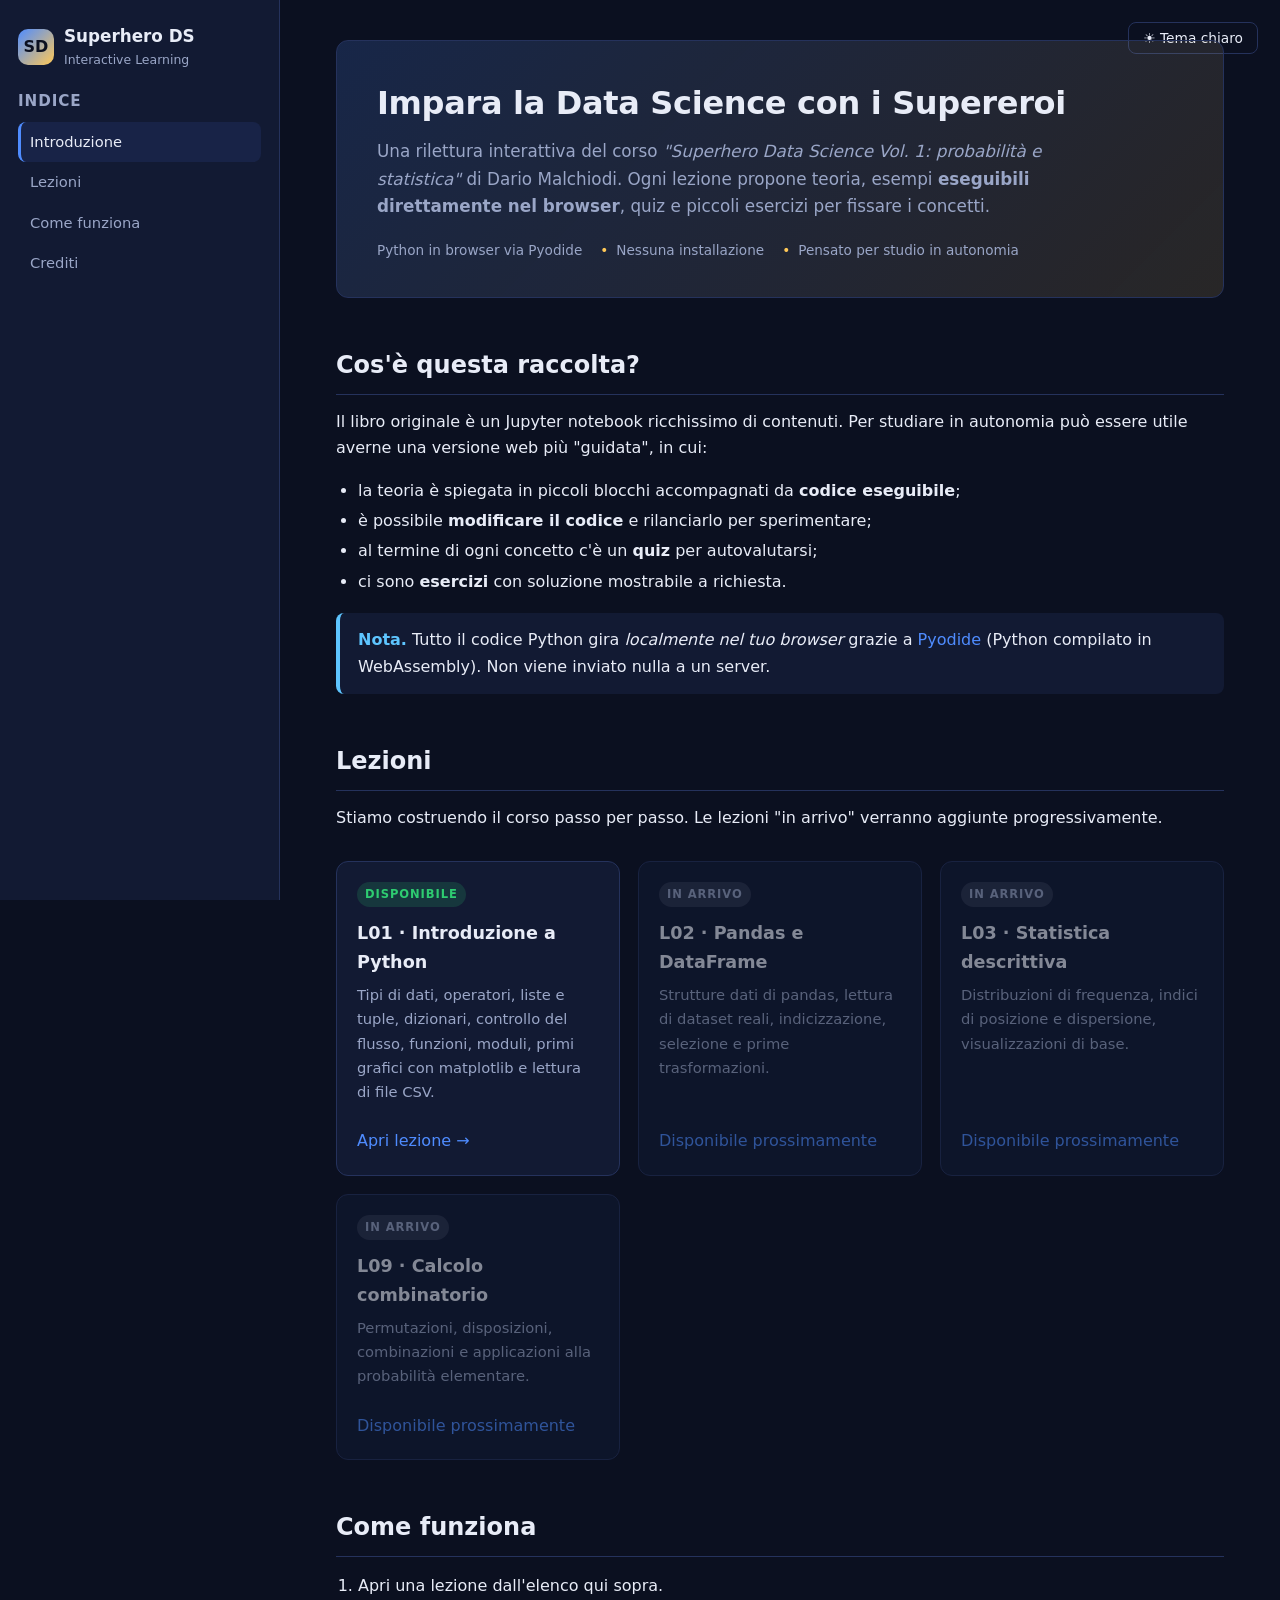
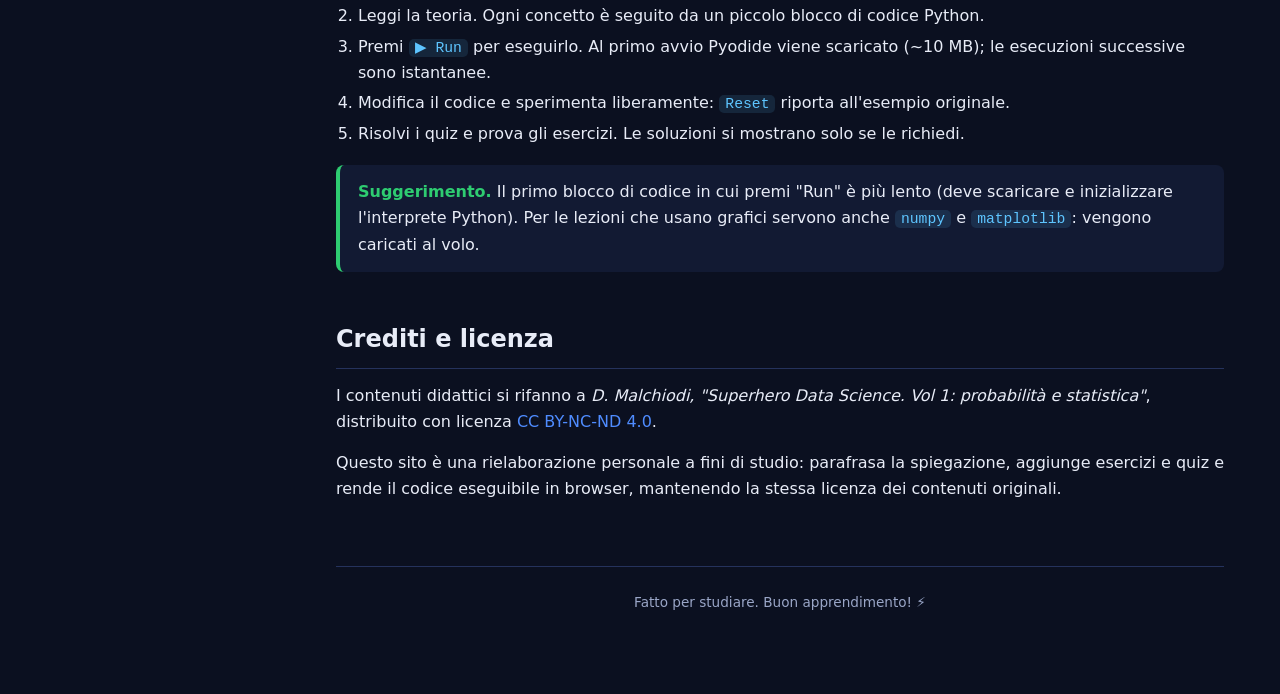
==== index.html @ 574ed0eb "Add interactive learning site with Lezione 01 Initial setup of an interactive web companion to the "" ====
<!DOCTYPE html>
<html lang="it">
<head>
  <meta charset="UTF-8" />
  <meta name="viewport" content="width=device-width, initial-scale=1.0" />
  <title>Interactive Learning · Superhero Data Science</title>
  <meta name="description" content="Versione interattiva del corso 'Superhero Data Science' di D. Malchiodi: teoria, esempi eseguibili in browser, quiz ed esercizi." />
  <link rel="stylesheet" href="assets/styles.css" />
</head>
<body>
  <div class="app-shell">
    <aside class="sidebar">
      <div class="brand">
        <div class="logo">SD</div>
        <div>
          <strong>Superhero DS</strong>
          <small>Interactive Learning</small>
        </div>
      </div>

      <h2>Indice</h2>
      <ul class="toc">
        <li><a href="#intro">Introduzione</a></li>
        <li><a href="#lezioni">Lezioni</a></li>
        <li><a href="#come-funziona">Come funziona</a></li>
        <li><a href="#crediti">Crediti</a></li>
      </ul>
    </aside>

    <main class="main">
      <div class="theme-toggle">
        <button class="btn ghost" type="button">🌙 Tema scuro</button>
      </div>

      <section class="hero">
        <h1>Impara la Data Science con i Supereroi</h1>
        <p>
          Una rilettura interattiva del corso <em>"Superhero Data Science Vol. 1: probabilità e
          statistica"</em> di Dario Malchiodi. Ogni lezione propone teoria, esempi
          <strong>eseguibili direttamente nel browser</strong>, quiz e piccoli esercizi per
          fissare i concetti.
        </p>
        <div class="meta">
          <span>Python in browser via Pyodide</span>
          <span>Nessuna installazione</span>
          <span>Pensato per studio in autonomia</span>
        </div>
      </section>

      <section id="intro">
        <h2 class="section-title">Cos'è questa raccolta?</h2>
        <p>
          Il libro originale è un Jupyter notebook ricchissimo di contenuti. Per studiare in
          autonomia può essere utile averne una versione web più "guidata", in cui:
        </p>
        <ul>
          <li>la teoria è spiegata in piccoli blocchi accompagnati da <strong>codice eseguibile</strong>;</li>
          <li>è possibile <strong>modificare il codice</strong> e rilanciarlo per sperimentare;</li>
          <li>al termine di ogni concetto c'è un <strong>quiz</strong> per autovalutarsi;</li>
          <li>ci sono <strong>esercizi</strong> con soluzione mostrabile a richiesta.</li>
        </ul>
        <div class="callout info">
          <strong>Nota.</strong> Tutto il codice Python gira <em>localmente nel tuo browser</em> grazie
          a <a href="https://pyodide.org/" target="_blank" rel="noopener">Pyodide</a> (Python compilato
          in WebAssembly). Non viene inviato nulla a un server.
        </div>
      </section>

      <section id="lezioni">
        <h2 class="section-title">Lezioni</h2>
        <p>Stiamo costruendo il corso passo per passo. Le lezioni "in arrivo" verranno aggiunte progressivamente.</p>

        <div class="lessons-grid">

          <article class="lesson-card">
            <span class="badge ready">Disponibile</span>
            <h3>L01 · Introduzione a Python</h3>
            <p>Tipi di dati, operatori, liste e tuple, dizionari, controllo del flusso, funzioni,
              moduli, primi grafici con matplotlib e lettura di file CSV.</p>
            <a href="lezione-01.html">Apri lezione →</a>
          </article>

          <article class="lesson-card disabled">
            <span class="badge soon">In arrivo</span>
            <h3>L02 · Pandas e DataFrame</h3>
            <p>Strutture dati di pandas, lettura di dataset reali, indicizzazione, selezione e prime
              trasformazioni.</p>
            <a>Disponibile prossimamente</a>
          </article>

          <article class="lesson-card disabled">
            <span class="badge soon">In arrivo</span>
            <h3>L03 · Statistica descrittiva</h3>
            <p>Distribuzioni di frequenza, indici di posizione e dispersione, visualizzazioni di base.</p>
            <a>Disponibile prossimamente</a>
          </article>

          <article class="lesson-card disabled">
            <span class="badge soon">In arrivo</span>
            <h3>L09 · Calcolo combinatorio</h3>
            <p>Permutazioni, disposizioni, combinazioni e applicazioni alla probabilità elementare.</p>
            <a>Disponibile prossimamente</a>
          </article>

        </div>
      </section>

      <section id="come-funziona">
        <h2 class="section-title">Come funziona</h2>
        <ol>
          <li>Apri una lezione dall'elenco qui sopra.</li>
          <li>Leggi la teoria. Ogni concetto è seguito da un piccolo blocco di codice Python.</li>
          <li>Premi <code>▶ Run</code> per eseguirlo. Al primo avvio Pyodide viene scaricato (~10 MB);
            le esecuzioni successive sono istantanee.</li>
          <li>Modifica il codice e sperimenta liberamente: <code>Reset</code> riporta all'esempio originale.</li>
          <li>Risolvi i quiz e prova gli esercizi. Le soluzioni si mostrano solo se le richiedi.</li>
        </ol>

        <div class="callout tip">
          <strong>Suggerimento.</strong> Il primo blocco di codice in cui premi "Run" è più lento
          (deve scaricare e inizializzare l'interprete Python). Per le lezioni che usano grafici
          servono anche <code>numpy</code> e <code>matplotlib</code>: vengono caricati al volo.
        </div>
      </section>

      <section id="crediti">
        <h2 class="section-title">Crediti e licenza</h2>
        <p>
          I contenuti didattici si rifanno a
          <em>D. Malchiodi, "Superhero Data Science. Vol 1: probabilità e statistica"</em>,
          distribuito con licenza
          <a href="http://creativecommons.org/licenses/by-nc-nd/4.0/" target="_blank" rel="noopener">
          CC BY-NC-ND 4.0</a>.
        </p>
        <p>
          Questo sito è una rielaborazione personale a fini di studio: parafrasa la spiegazione,
          aggiunge esercizi e quiz e rende il codice eseguibile in browser, mantenendo la stessa
          licenza dei contenuti originali.
        </p>
      </section>

      <footer class="footer">
        Fatto per studiare. Buon apprendimento! ⚡
      </footer>
    </main>
  </div>

  <script src="assets/app.js" defer></script>
</body>
</html>
---- assets/styles.css ----
/* =========================================================
   Interactive Learning – Superhero Data Science
   Foglio di stile condiviso
   ========================================================= */

:root {
  --bg: #0b1020;
  --bg-elev: #121a33;
  --bg-elev-2: #182347;
  --border: #25325c;
  --text: #e8ecf7;
  --text-muted: #9aa6c7;
  --primary: #4f8cff;
  --primary-hover: #6aa0ff;
  --accent: #ffc857;
  --success: #2ecc71;
  --danger: #ff6b6b;
  --warning: #f0a35e;
  --info: #5ec5ff;
  --code-bg: #0e1530;
  --code-fg: #e8ecf7;
  --shadow: 0 10px 30px rgba(0, 0, 0, 0.35);
  --radius: 12px;
  --radius-sm: 8px;
  --transition: 180ms ease;
  --max-w: 1100px;
  --font-sans: "Inter", "Segoe UI", system-ui, -apple-system, Roboto, sans-serif;
  --font-mono: "JetBrains Mono", "Fira Code", Menlo, Consolas, monospace;
}

[data-theme="light"] {
  --bg: #f7f8fc;
  --bg-elev: #ffffff;
  --bg-elev-2: #eef1fa;
  --border: #d8dcec;
  --text: #1b2240;
  --text-muted: #5a6485;
  --primary: #2f6bff;
  --primary-hover: #4d80ff;
  --accent: #d39200;
  --code-bg: #1b2240;
  --code-fg: #f1f4ff;
  --shadow: 0 8px 24px rgba(20, 30, 60, 0.08);
}

* { box-sizing: border-box; }

html, body {
  margin: 0;
  padding: 0;
  background: var(--bg);
  color: var(--text);
  font-family: var(--font-sans);
  font-size: 16px;
  line-height: 1.65;
  scroll-behavior: smooth;
  -webkit-font-smoothing: antialiased;
}

a {
  color: var(--primary);
  text-decoration: none;
  transition: color var(--transition);
}
a:hover { color: var(--primary-hover); text-decoration: underline; }

img { max-width: 100%; }

/* ------------------------------ Layout ------------------------------ */

.app-shell {
  display: grid;
  grid-template-columns: 280px minmax(0, 1fr);
  min-height: 100vh;
}

.sidebar {
  position: sticky;
  top: 0;
  height: 100vh;
  overflow-y: auto;
  padding: 24px 18px;
  background: var(--bg-elev);
  border-right: 1px solid var(--border);
}

.sidebar h2 {
  font-size: 0.95rem;
  letter-spacing: 0.06em;
  text-transform: uppercase;
  color: var(--text-muted);
  margin: 18px 0 8px;
}

.sidebar .brand {
  display: flex;
  align-items: center;
  gap: 10px;
  margin-bottom: 18px;
}

.sidebar .brand .logo {
  width: 36px;
  height: 36px;
  border-radius: 10px;
  background: linear-gradient(135deg, var(--primary), var(--accent));
  display: grid;
  place-items: center;
  font-weight: 700;
  color: #0b1020;
}

.sidebar .brand strong {
  font-size: 1.05rem;
  line-height: 1.15;
}
.sidebar .brand small {
  display: block;
  color: var(--text-muted);
  font-size: 0.78rem;
}

.toc {
  list-style: none;
  padding: 0;
  margin: 0;
}
.toc li { margin: 0; }
.toc a {
  display: block;
  padding: 8px 12px;
  border-radius: 8px;
  color: var(--text-muted);
  font-size: 0.92rem;
  transition: background var(--transition), color var(--transition);
}
.toc a:hover {
  background: var(--bg-elev-2);
  color: var(--text);
  text-decoration: none;
}
.toc a.is-active {
  background: var(--bg-elev-2);
  color: var(--text);
  border-left: 3px solid var(--primary);
  padding-left: 9px;
}
.toc .toc-sub a {
  padding-left: 26px;
  font-size: 0.86rem;
}

.main {
  padding: 40px 56px 80px;
  max-width: var(--max-w);
  margin: 0 auto;
  width: 100%;
}

/* Header / hero */

.hero {
  background: linear-gradient(135deg, rgba(79, 140, 255, 0.18), rgba(255, 200, 87, 0.12));
  border: 1px solid var(--border);
  border-radius: var(--radius);
  padding: 36px 40px;
  margin-bottom: 32px;
  position: relative;
  overflow: hidden;
}
.hero h1 {
  margin: 0 0 8px;
  font-size: 2rem;
  letter-spacing: -0.01em;
}
.hero p {
  margin: 0;
  color: var(--text-muted);
  font-size: 1.05rem;
  max-width: 720px;
}
.hero .meta {
  display: flex;
  gap: 18px;
  margin-top: 18px;
  font-size: 0.85rem;
  color: var(--text-muted);
  flex-wrap: wrap;
}
.hero .meta span::before {
  content: "•";
  margin-right: 8px;
  color: var(--accent);
}
.hero .meta span:first-child::before { content: ""; margin: 0; }

/* Progress bar */
.progress-wrap {
  height: 6px;
  background: var(--bg-elev-2);
  border-radius: 999px;
  overflow: hidden;
  margin-top: 20px;
}
.progress-bar {
  height: 100%;
  width: 0%;
  background: linear-gradient(90deg, var(--primary), var(--accent));
  transition: width 0.3s ease;
}

/* Headings */

h2.section-title {
  font-size: 1.5rem;
  margin: 48px 0 14px;
  padding-bottom: 8px;
  border-bottom: 1px solid var(--border);
  scroll-margin-top: 16px;
}
h3 {
  font-size: 1.18rem;
  margin: 28px 0 10px;
  scroll-margin-top: 16px;
}
h4 {
  font-size: 1rem;
  margin: 20px 0 8px;
  color: var(--text);
}

p { margin: 0 0 14px; }

ul, ol { padding-left: 22px; }
li { margin: 4px 0; }

/* Inline code */
code {
  font-family: var(--font-mono);
  font-size: 0.92em;
  background: rgba(94, 197, 255, 0.12);
  color: var(--info);
  padding: 1px 6px;
  border-radius: 5px;
}

/* Callouts */
.callout {
  margin: 18px 0;
  padding: 14px 16px 14px 18px;
  border-radius: var(--radius-sm);
  border-left: 4px solid var(--info);
  background: var(--bg-elev);
  color: var(--text);
}
.callout strong { color: var(--info); }
.callout.info    { border-left-color: var(--info); }
.callout.tip     { border-left-color: var(--success); }
.callout.tip strong { color: var(--success); }
.callout.warning { border-left-color: var(--warning); }
.callout.warning strong { color: var(--warning); }
.callout.danger  { border-left-color: var(--danger); }
.callout.danger strong { color: var(--danger); }

/* Tables */
.table-wrap { overflow-x: auto; margin: 16px 0; }
table {
  width: 100%;
  border-collapse: collapse;
  background: var(--bg-elev);
  border-radius: var(--radius-sm);
  overflow: hidden;
  font-size: 0.95rem;
}
th, td {
  padding: 10px 14px;
  text-align: left;
  border-bottom: 1px solid var(--border);
}
th {
  background: var(--bg-elev-2);
  font-weight: 600;
  letter-spacing: 0.02em;
}
tr:last-child td { border-bottom: none; }

/* ------------------------------ Code playground ------------------------------ */

.playground {
  background: var(--bg-elev);
  border: 1px solid var(--border);
  border-radius: var(--radius);
  margin: 18px 0;
  overflow: hidden;
  box-shadow: var(--shadow);
}
.playground-header {
  display: flex;
  align-items: center;
  justify-content: space-between;
  padding: 10px 14px;
  background: var(--bg-elev-2);
  border-bottom: 1px solid var(--border);
  font-size: 0.85rem;
  color: var(--text-muted);
}
.playground-header .left {
  display: flex;
  align-items: center;
  gap: 10px;
}
.playground-header .dots {
  display: inline-flex;
  gap: 6px;
}
.playground-header .dots span {
  width: 10px; height: 10px; border-radius: 50%;
  background: var(--border);
}
.playground-header .dots span:nth-child(1) { background: #ff6b6b; }
.playground-header .dots span:nth-child(2) { background: #f0a35e; }
.playground-header .dots span:nth-child(3) { background: #2ecc71; }

.playground-header .actions {
  display: flex;
  gap: 6px;
}

.code-editor {
  font-family: var(--font-mono);
  font-size: 0.92rem;
  line-height: 1.55;
  background: var(--code-bg);
  color: var(--code-fg);
  border: none;
  outline: none;
  resize: vertical;
  width: 100%;
  min-height: 120px;
  padding: 14px 16px;
  display: block;
  tab-size: 4;
  caret-color: var(--accent);
}

.playground-output {
  border-top: 1px dashed var(--border);
  background: var(--bg-elev);
  padding: 12px 16px;
  font-family: var(--font-mono);
  font-size: 0.9rem;
  white-space: pre-wrap;
  min-height: 0;
  color: var(--text);
}
.playground-output:empty { display: none; }
.playground-output .output-label {
  display: block;
  font-size: 0.72rem;
  letter-spacing: 0.08em;
  text-transform: uppercase;
  color: var(--text-muted);
  margin-bottom: 6px;
}
.playground-output .err {
  color: var(--danger);
}
.playground-output .ok {
  color: var(--success);
}

/* Plot output (matplotlib via pyodide) */
.playground-output img {
  display: block;
  margin: 8px auto;
  border-radius: 6px;
  background: white;
  max-width: 100%;
}

/* Buttons */

.btn {
  display: inline-flex;
  align-items: center;
  gap: 6px;
  padding: 7px 14px;
  border-radius: 8px;
  border: 1px solid var(--border);
  background: var(--bg-elev);
  color: var(--text);
  font-size: 0.86rem;
  font-weight: 500;
  font-family: inherit;
  cursor: pointer;
  transition: background var(--transition), color var(--transition), border-color var(--transition), transform var(--transition);
}
.btn:hover { background: var(--bg-elev-2); }
.btn:active { transform: translateY(1px); }
.btn.primary {
  background: var(--primary);
  color: #fff;
  border-color: transparent;
}
.btn.primary:hover { background: var(--primary-hover); }
.btn.ghost {
  background: transparent;
}
.btn:disabled {
  opacity: 0.55;
  cursor: not-allowed;
}

/* ------------------------------ Quiz ------------------------------ */

.quiz {
  background: var(--bg-elev);
  border: 1px solid var(--border);
  border-radius: var(--radius);
  padding: 18px 20px;
  margin: 22px 0;
}
.quiz .quiz-tag {
  display: inline-block;
  font-size: 0.7rem;
  letter-spacing: 0.1em;
  text-transform: uppercase;
  background: rgba(255, 200, 87, 0.18);
  color: var(--accent);
  padding: 3px 8px;
  border-radius: 999px;
  margin-bottom: 8px;
  font-weight: 700;
}
.quiz h4 { margin-top: 0; }
.quiz .options {
  display: grid;
  gap: 8px;
  margin: 10px 0 4px;
}
.quiz .option {
  display: flex;
  align-items: flex-start;
  gap: 10px;
  padding: 10px 12px;
  border-radius: 8px;
  border: 1px solid var(--border);
  background: var(--bg-elev-2);
  cursor: pointer;
  transition: background var(--transition), border-color var(--transition);
  font-size: 0.95rem;
}
.quiz .option:hover { background: var(--bg-elev); border-color: var(--primary); }
.quiz .option input { margin-top: 4px; accent-color: var(--primary); }
.quiz .option.correct { border-color: var(--success); background: rgba(46, 204, 113, 0.1); }
.quiz .option.wrong { border-color: var(--danger); background: rgba(255, 107, 107, 0.1); }
.quiz .option.disabled { cursor: default; }
.quiz .feedback {
  margin-top: 10px;
  padding: 10px 12px;
  border-radius: 8px;
  display: none;
  font-size: 0.92rem;
}
.quiz .feedback.show { display: block; }
.quiz .feedback.ok {
  background: rgba(46, 204, 113, 0.12);
  color: var(--success);
}
.quiz .feedback.bad {
  background: rgba(255, 107, 107, 0.12);
  color: var(--danger);
}

/* ------------------------------ Exercise ------------------------------ */

.exercise {
  border: 1px solid var(--border);
  border-radius: var(--radius);
  padding: 18px 20px;
  margin: 22px 0;
  background: linear-gradient(180deg, rgba(79, 140, 255, 0.06), rgba(255, 200, 87, 0.05));
}
.exercise .exercise-tag {
  display: inline-block;
  font-size: 0.7rem;
  letter-spacing: 0.1em;
  text-transform: uppercase;
  background: rgba(79, 140, 255, 0.18);
  color: var(--primary);
  padding: 3px 8px;
  border-radius: 999px;
  margin-bottom: 8px;
  font-weight: 700;
}
.exercise h4 { margin-top: 0; }
.exercise .hint {
  margin-top: 10px;
  font-size: 0.88rem;
  color: var(--text-muted);
}
.exercise .solution {
  margin-top: 10px;
  display: none;
}
.exercise .solution.show { display: block; }

/* ------------------------------ Pyodide indicator ------------------------------ */

.pyodide-status {
  position: fixed;
  bottom: 18px;
  right: 18px;
  background: var(--bg-elev);
  border: 1px solid var(--border);
  border-radius: 999px;
  padding: 7px 14px;
  display: flex;
  gap: 8px;
  align-items: center;
  font-size: 0.82rem;
  color: var(--text-muted);
  box-shadow: var(--shadow);
  transition: opacity 0.4s ease;
  z-index: 50;
}
.pyodide-status .dot {
  width: 8px; height: 8px; border-radius: 50%;
  background: var(--warning);
  box-shadow: 0 0 0 3px rgba(240, 163, 94, 0.18);
}
.pyodide-status.ready .dot { background: var(--success); box-shadow: 0 0 0 3px rgba(46, 204, 113, 0.18); }
.pyodide-status.error .dot { background: var(--danger); box-shadow: 0 0 0 3px rgba(255, 107, 107, 0.18); }
.pyodide-status.fade { opacity: 0; pointer-events: none; }

/* ------------------------------ Theme toggle ------------------------------ */

.theme-toggle {
  position: absolute;
  top: 22px;
  right: 22px;
  display: inline-flex;
  align-items: center;
  gap: 6px;
  font-size: 0.8rem;
}

/* ------------------------------ Index page (hub) ------------------------------ */

.lessons-grid {
  display: grid;
  grid-template-columns: repeat(auto-fit, minmax(280px, 1fr));
  gap: 18px;
  margin-top: 30px;
}
.lesson-card {
  background: var(--bg-elev);
  border: 1px solid var(--border);
  border-radius: var(--radius);
  padding: 20px;
  transition: transform var(--transition), border-color var(--transition);
  display: flex;
  flex-direction: column;
}
.lesson-card:hover {
  transform: translateY(-4px);
  border-color: var(--primary);
}
.lesson-card .badge {
  align-self: flex-start;
  font-size: 0.72rem;
  letter-spacing: 0.08em;
  text-transform: uppercase;
  font-weight: 700;
  padding: 3px 8px;
  border-radius: 999px;
  margin-bottom: 12px;
}
.lesson-card .badge.ready { background: rgba(46, 204, 113, 0.16); color: var(--success); }
.lesson-card .badge.soon { background: rgba(154, 166, 199, 0.18); color: var(--text-muted); }

.lesson-card h3 { margin: 0 0 6px; font-size: 1.1rem; }
.lesson-card p { color: var(--text-muted); font-size: 0.92rem; flex: 1; }
.lesson-card a {
  display: inline-flex;
  align-items: center;
  gap: 6px;
  margin-top: 10px;
  font-weight: 500;
}
.lesson-card.disabled { opacity: 0.55; pointer-events: none; }

/* ------------------------------ Footer ------------------------------ */

.footer {
  margin-top: 64px;
  padding-top: 24px;
  border-top: 1px solid var(--border);
  color: var(--text-muted);
  font-size: 0.85rem;
  text-align: center;
}

/* ------------------------------ Responsive ------------------------------ */

@media (max-width: 960px) {
  .app-shell { grid-template-columns: 1fr; }
  .sidebar {
    position: relative;
    height: auto;
    border-right: none;
    border-bottom: 1px solid var(--border);
  }
  .main { padding: 24px 22px 60px; }
  .hero { padding: 26px 22px; }
  .theme-toggle { top: 14px; right: 14px; }
}

/* Lightweight syntax tokens (used optionally) */
.tok-kw  { color: #c792ea; }
.tok-str { color: #c3e88d; }
.tok-num { color: #f78c6c; }
.tok-com { color: #6c7a96; font-style: italic; }
.tok-fn  { color: #82aaff; }
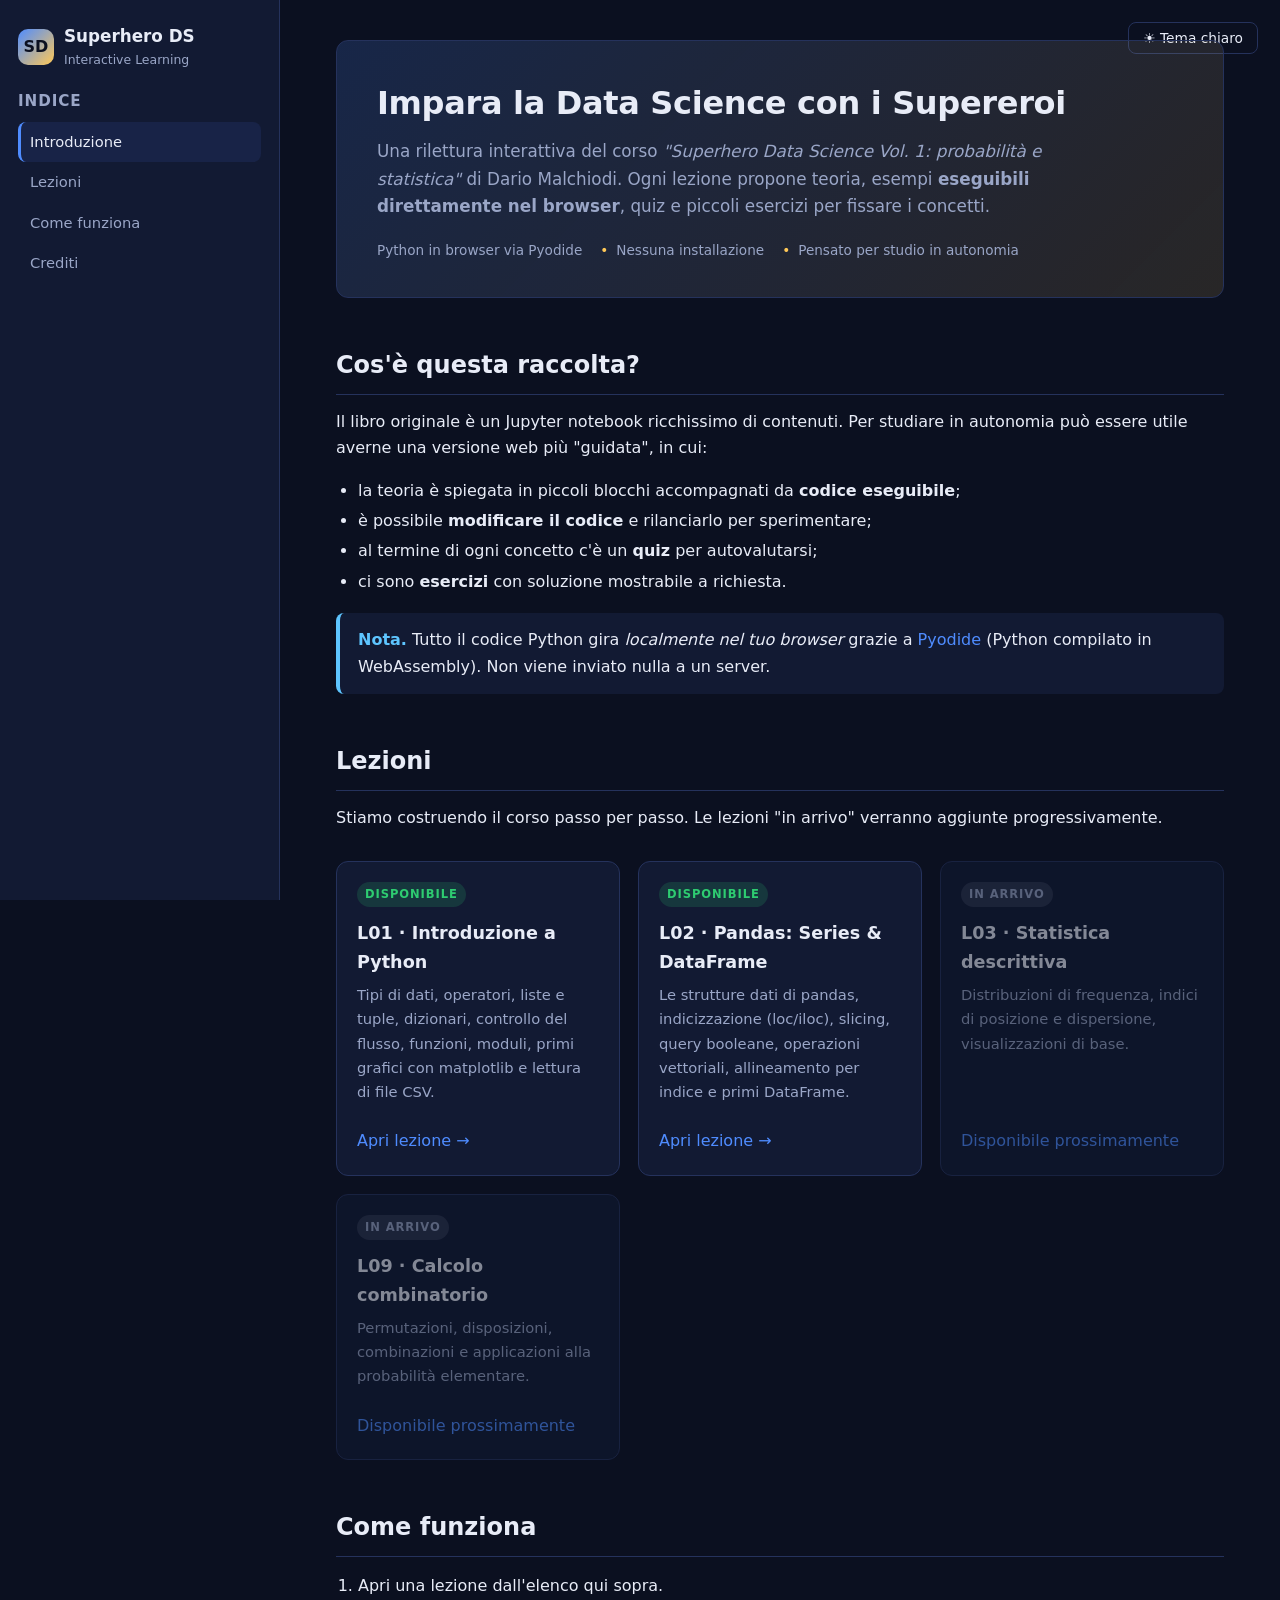
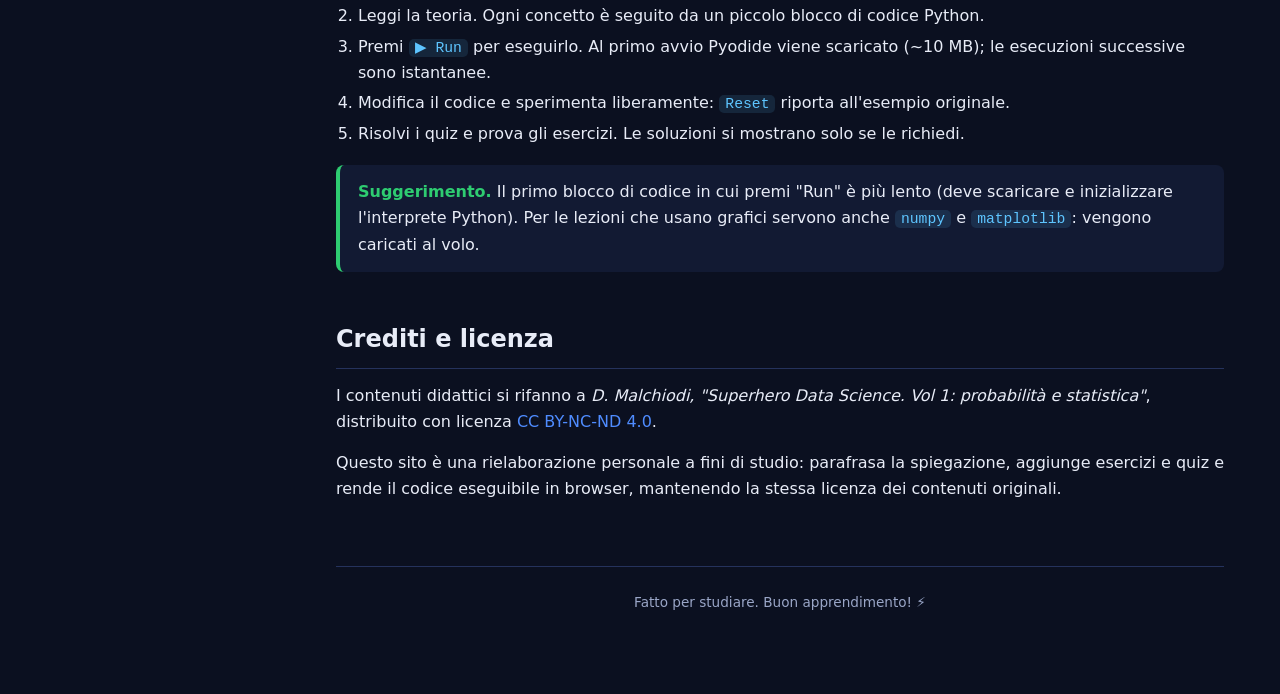
==== commit ba878111: "Add Lezione 02: Pandas Series & DataFrame Mirrors L02-Pandas from the source notebook with theory, r" ====
--- a/index.html
+++ b/index.html
@@ -80,12 +80,12 @@
             <a href="lezione-01.html">Apri lezione →</a>
           </article>
 
-          <article class="lesson-card disabled">
-            <span class="badge soon">In arrivo</span>
-            <h3>L02 · Pandas e DataFrame</h3>
-            <p>Strutture dati di pandas, lettura di dataset reali, indicizzazione, selezione e prime
-              trasformazioni.</p>
-            <a>Disponibile prossimamente</a>
+          <article class="lesson-card">
+            <span class="badge ready">Disponibile</span>
+            <h3>L02 · Pandas: Series &amp; DataFrame</h3>
+            <p>Le strutture dati di pandas, indicizzazione (loc/iloc), slicing, query
+              booleane, operazioni vettoriali, allineamento per indice e primi DataFrame.</p>
+            <a href="lezione-02.html">Apri lezione →</a>
           </article>
 
           <article class="lesson-card disabled">
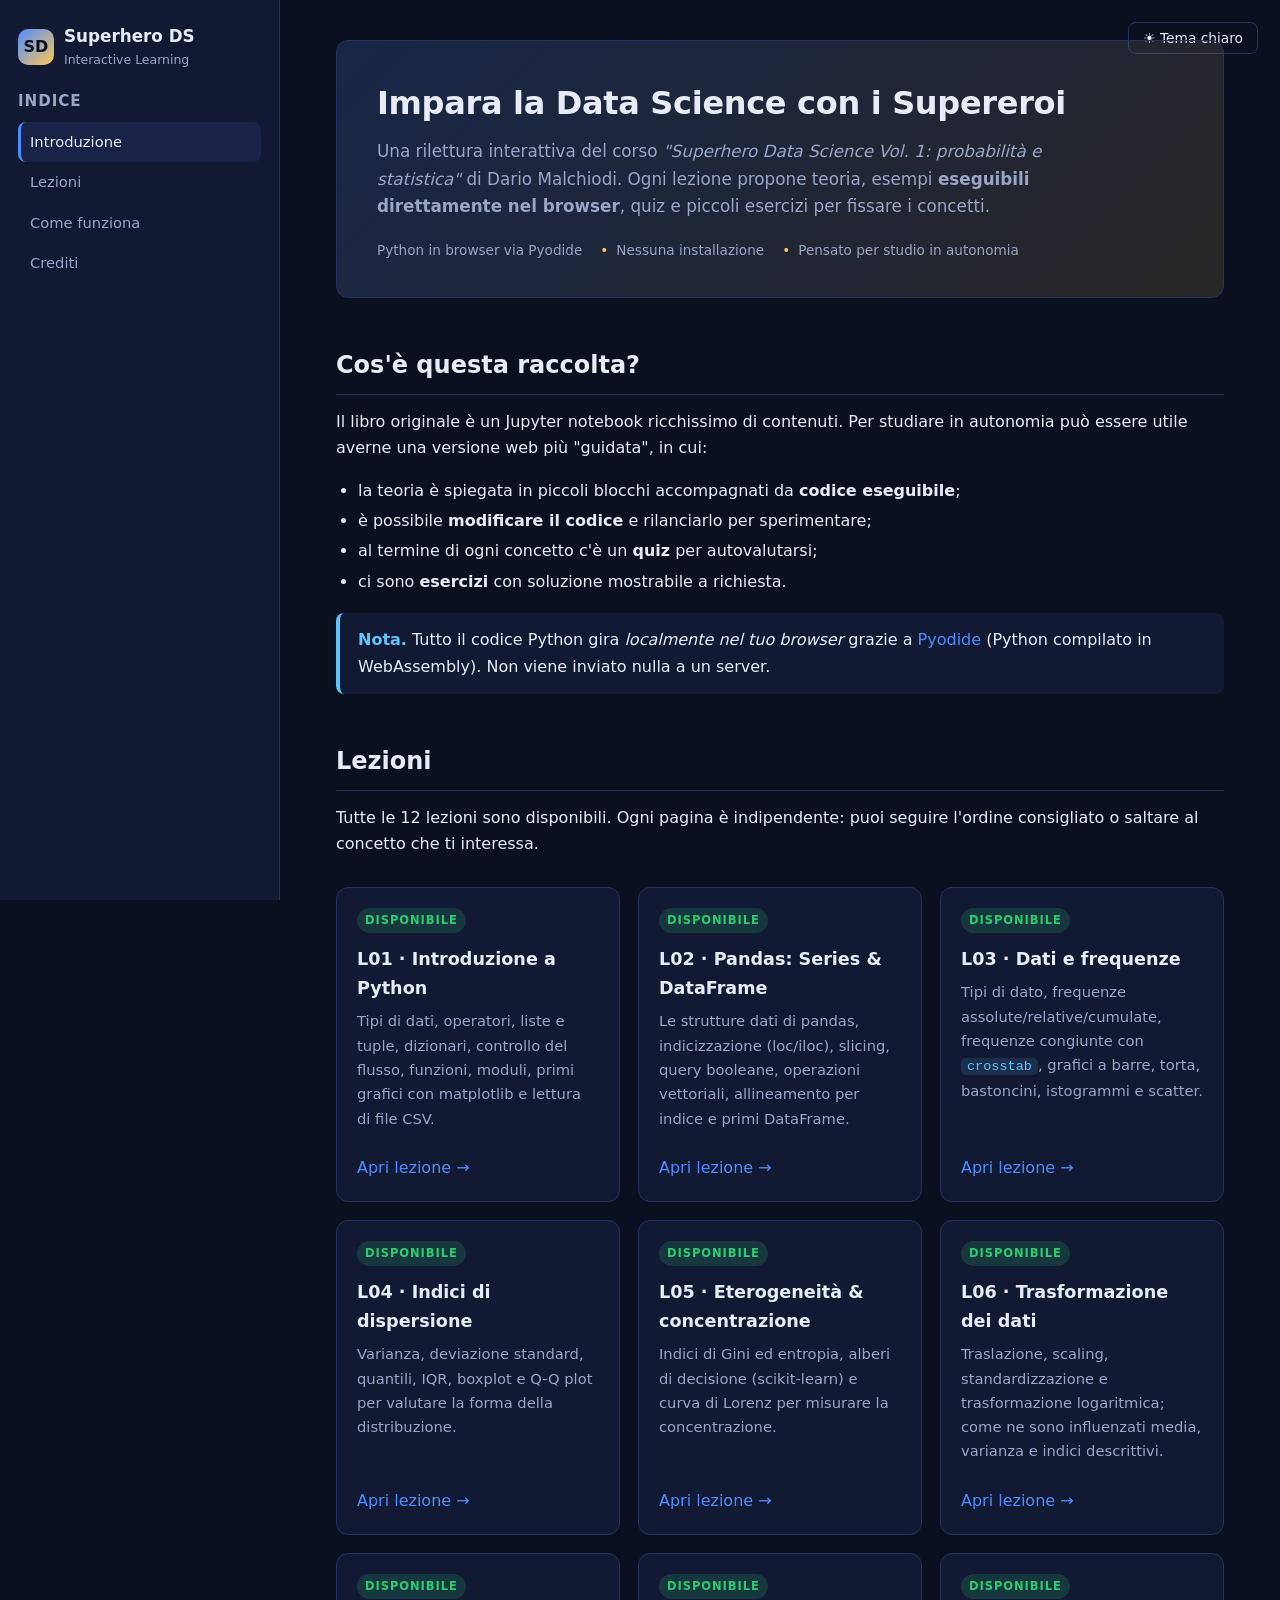
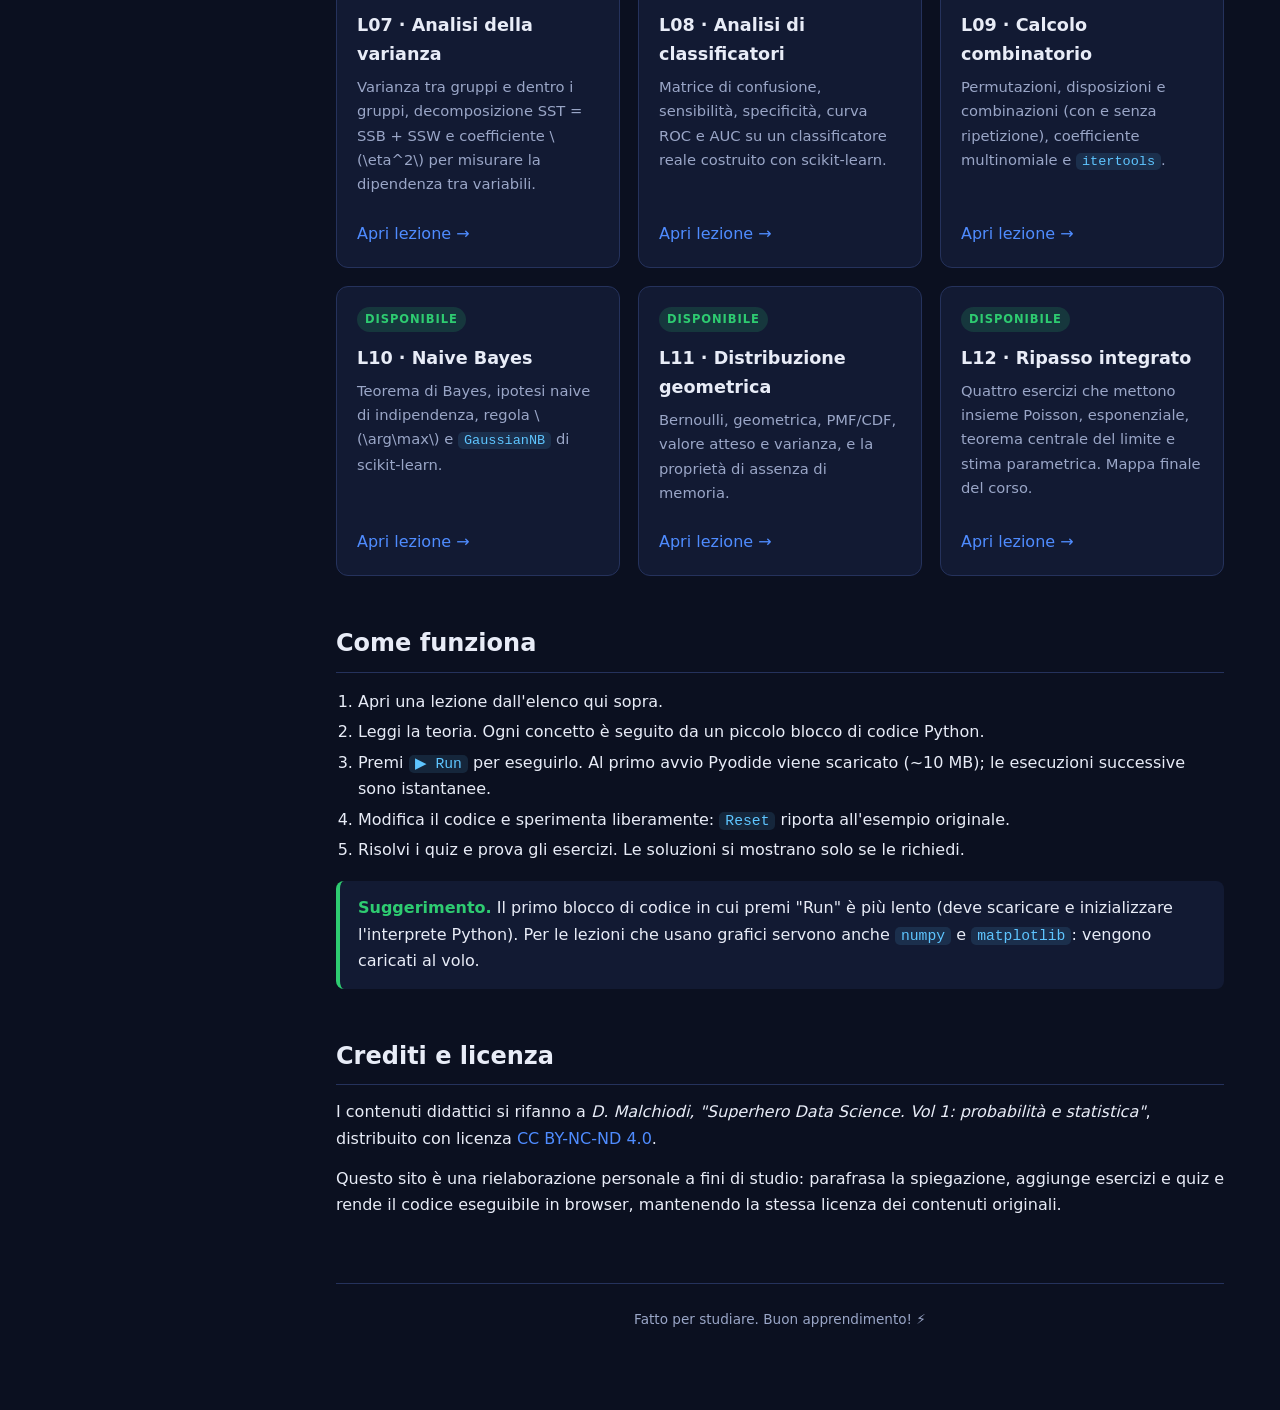
==== commit 95586073: "Add lessons L03–L12 and finalize the interactive course - L03 Dati e frequenze: tipi di dato, value_" ====
--- a/index.html
+++ b/index.html
@@ -68,7 +68,8 @@
 
       <section id="lezioni">
         <h2 class="section-title">Lezioni</h2>
-        <p>Stiamo costruendo il corso passo per passo. Le lezioni "in arrivo" verranno aggiunte progressivamente.</p>
+        <p>Tutte le 12 lezioni sono disponibili. Ogni pagina è indipendente: puoi
+          seguire l'ordine consigliato o saltare al concetto che ti interessa.</p>
 
         <div class="lessons-grid">
 
@@ -88,18 +89,84 @@
             <a href="lezione-02.html">Apri lezione →</a>
           </article>
 
-          <article class="lesson-card disabled">
-            <span class="badge soon">In arrivo</span>
-            <h3>L03 · Statistica descrittiva</h3>
-            <p>Distribuzioni di frequenza, indici di posizione e dispersione, visualizzazioni di base.</p>
-            <a>Disponibile prossimamente</a>
-          </article>
-
-          <article class="lesson-card disabled">
-            <span class="badge soon">In arrivo</span>
+          <article class="lesson-card">
+            <span class="badge ready">Disponibile</span>
+            <h3>L03 · Dati e frequenze</h3>
+            <p>Tipi di dato, frequenze assolute/relative/cumulate, frequenze congiunte
+              con <code>crosstab</code>, grafici a barre, torta, bastoncini, istogrammi e scatter.</p>
+            <a href="lezione-03.html">Apri lezione →</a>
+          </article>
+
+          <article class="lesson-card">
+            <span class="badge ready">Disponibile</span>
+            <h3>L04 · Indici di dispersione</h3>
+            <p>Varianza, deviazione standard, quantili, IQR, boxplot e Q-Q plot per
+              valutare la forma della distribuzione.</p>
+            <a href="lezione-04.html">Apri lezione →</a>
+          </article>
+
+          <article class="lesson-card">
+            <span class="badge ready">Disponibile</span>
+            <h3>L05 · Eterogeneità &amp; concentrazione</h3>
+            <p>Indici di Gini ed entropia, alberi di decisione (scikit-learn) e
+              curva di Lorenz per misurare la concentrazione.</p>
+            <a href="lezione-05.html">Apri lezione →</a>
+          </article>
+
+          <article class="lesson-card">
+            <span class="badge ready">Disponibile</span>
+            <h3>L06 · Trasformazione dei dati</h3>
+            <p>Traslazione, scaling, standardizzazione e trasformazione logaritmica;
+              come ne sono influenzati media, varianza e indici descrittivi.</p>
+            <a href="lezione-06.html">Apri lezione →</a>
+          </article>
+
+          <article class="lesson-card">
+            <span class="badge ready">Disponibile</span>
+            <h3>L07 · Analisi della varianza</h3>
+            <p>Varianza tra gruppi e dentro i gruppi, decomposizione SST = SSB + SSW
+              e coefficiente \(\eta^2\) per misurare la dipendenza tra variabili.</p>
+            <a href="lezione-07.html">Apri lezione →</a>
+          </article>
+
+          <article class="lesson-card">
+            <span class="badge ready">Disponibile</span>
+            <h3>L08 · Analisi di classificatori</h3>
+            <p>Matrice di confusione, sensibilità, specificità, curva ROC e AUC
+              su un classificatore reale costruito con scikit-learn.</p>
+            <a href="lezione-08.html">Apri lezione →</a>
+          </article>
+
+          <article class="lesson-card">
+            <span class="badge ready">Disponibile</span>
             <h3>L09 · Calcolo combinatorio</h3>
-            <p>Permutazioni, disposizioni, combinazioni e applicazioni alla probabilità elementare.</p>
-            <a>Disponibile prossimamente</a>
+            <p>Permutazioni, disposizioni e combinazioni (con e senza ripetizione),
+              coefficiente multinomiale e <code>itertools</code>.</p>
+            <a href="lezione-09.html">Apri lezione →</a>
+          </article>
+
+          <article class="lesson-card">
+            <span class="badge ready">Disponibile</span>
+            <h3>L10 · Naive Bayes</h3>
+            <p>Teorema di Bayes, ipotesi naive di indipendenza, regola \(\arg\max\)
+              e <code>GaussianNB</code> di scikit-learn.</p>
+            <a href="lezione-10.html">Apri lezione →</a>
+          </article>
+
+          <article class="lesson-card">
+            <span class="badge ready">Disponibile</span>
+            <h3>L11 · Distribuzione geometrica</h3>
+            <p>Bernoulli, geometrica, PMF/CDF, valore atteso e varianza, e la
+              proprietà di assenza di memoria.</p>
+            <a href="lezione-11.html">Apri lezione →</a>
+          </article>
+
+          <article class="lesson-card">
+            <span class="badge ready">Disponibile</span>
+            <h3>L12 · Ripasso integrato</h3>
+            <p>Quattro esercizi che mettono insieme Poisson, esponenziale,
+              teorema centrale del limite e stima parametrica. Mappa finale del corso.</p>
+            <a href="lezione-12.html">Apri lezione →</a>
           </article>
 
         </div>
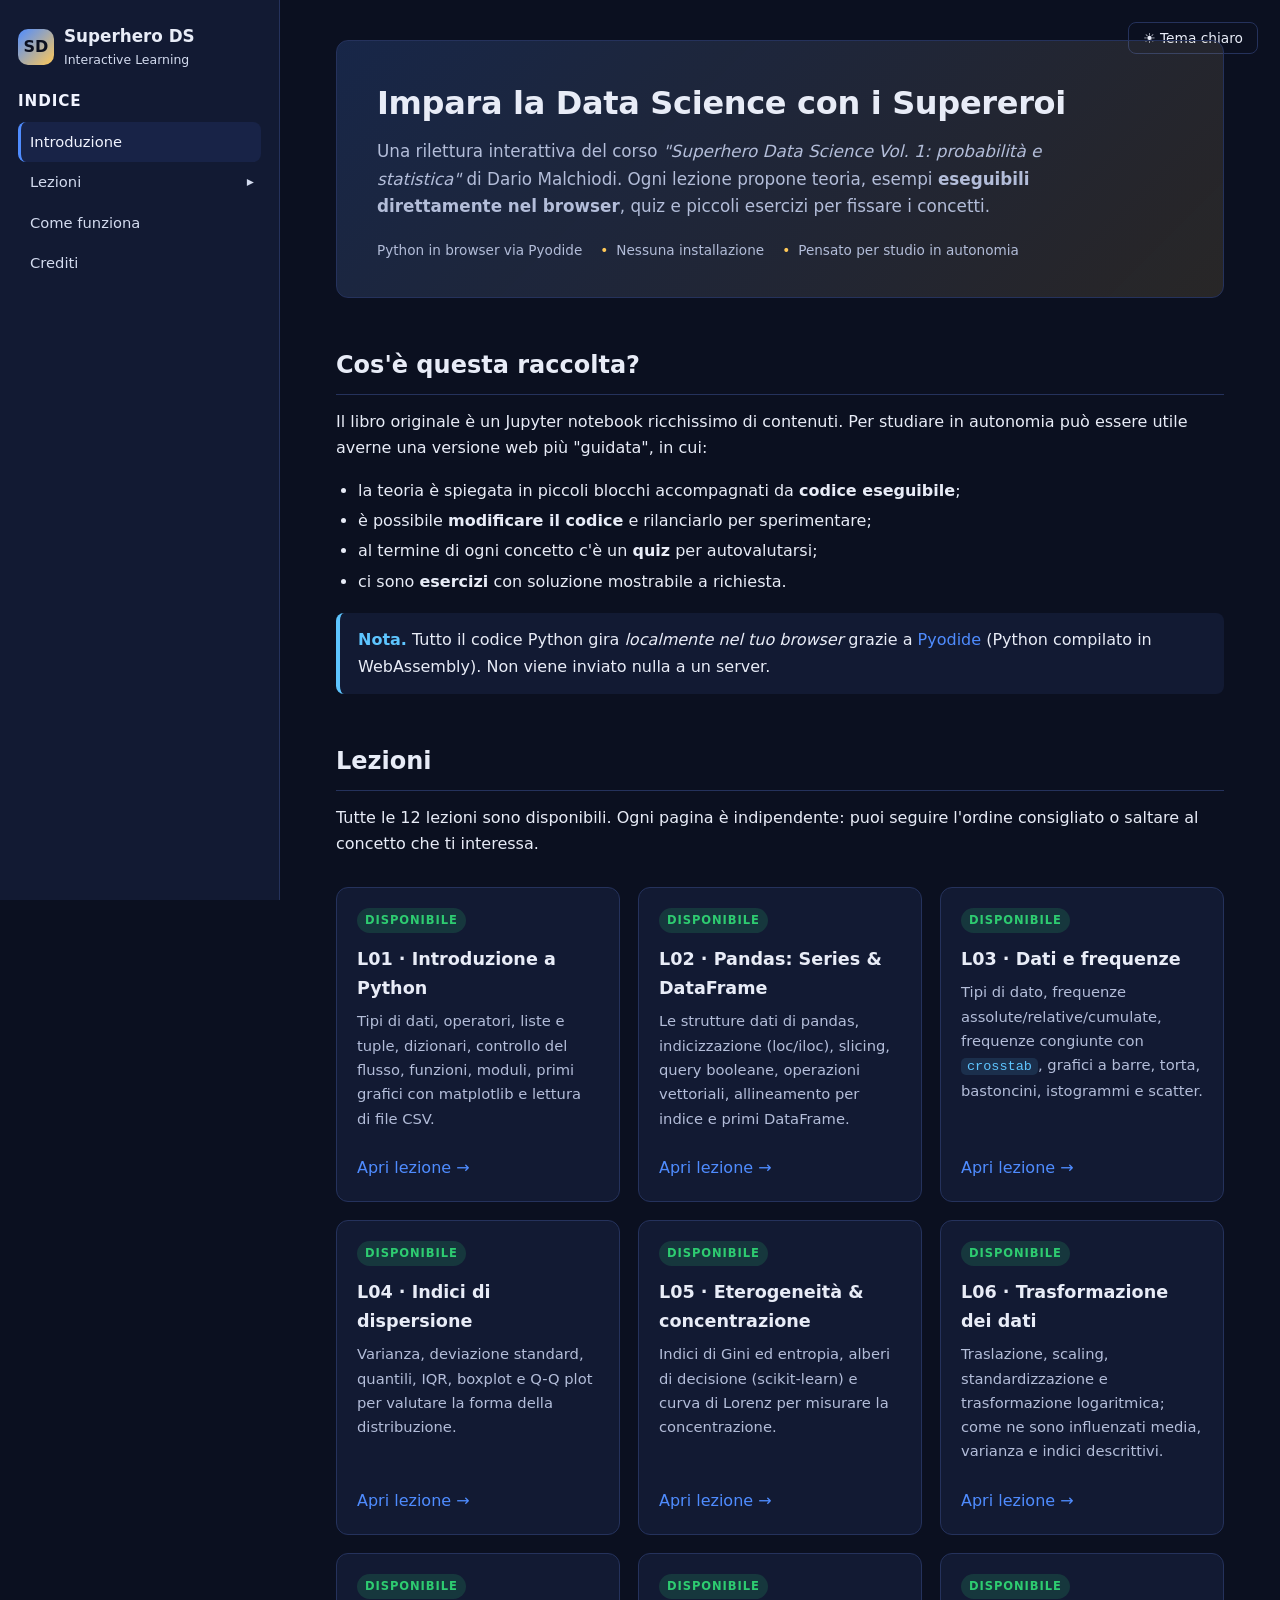
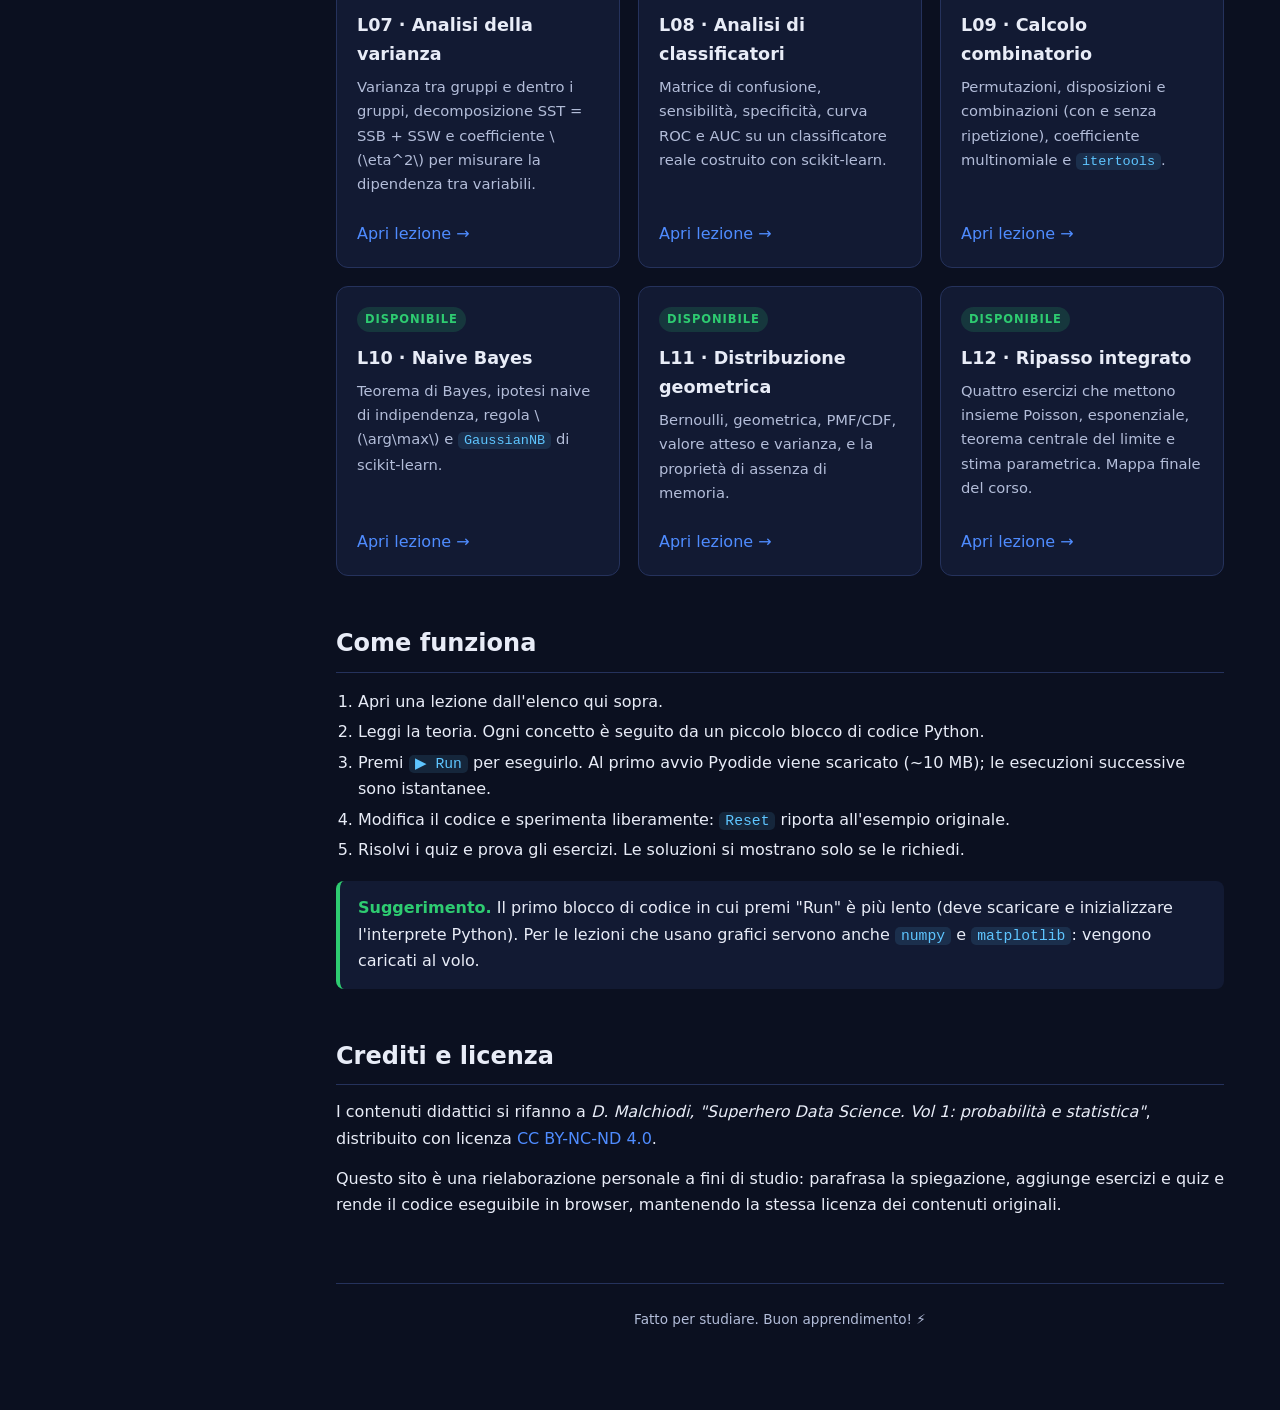
==== commit df13cf9d: "improve sidebar navigation" ====
--- a/index.html
+++ b/index.html
@@ -21,7 +21,32 @@
       <h2>Indice</h2>
       <ul class="toc">
         <li><a href="#intro">Introduzione</a></li>
-        <li><a href="#lezioni">Lezioni</a></li>
+        <li class="toc-group">
+          <div class="toc-group-row">
+            <a href="#lezioni">Lezioni</a>
+            <button type="button"
+                    class="toc-toggle"
+                    aria-expanded="false"
+                    aria-controls="toc-lezioni-sub"
+                    aria-label="Espandi/comprimi elenco lezioni">
+              <span class="chevron" aria-hidden="true">▾</span>
+            </button>
+          </div>
+          <ul class="toc-sub" id="toc-lezioni-sub" hidden>
+            <li><a href="lezione-01.html">L01 · Introduzione a Python</a></li>
+            <li><a href="lezione-02.html">L02 · Pandas</a></li>
+            <li><a href="lezione-03.html">L03 · Dati e frequenze</a></li>
+            <li><a href="lezione-04.html">L04 · Indici di dispersione</a></li>
+            <li><a href="lezione-05.html">L05 · Eterogeneità</a></li>
+            <li><a href="lezione-06.html">L06 · Trasformazione dei dati</a></li>
+            <li><a href="lezione-07.html">L07 · Analisi della varianza</a></li>
+            <li><a href="lezione-08.html">L08 · Classificatori</a></li>
+            <li><a href="lezione-09.html">L09 · Calcolo combinatorio</a></li>
+            <li><a href="lezione-10.html">L10 · Naive Bayes</a></li>
+            <li><a href="lezione-11.html">L11 · Geometrica</a></li>
+            <li><a href="lezione-12.html">L12 · Ripasso</a></li>
+          </ul>
+        </li>
         <li><a href="#come-funziona">Come funziona</a></li>
         <li><a href="#crediti">Crediti</a></li>
       </ul>
--- a/assets/styles.css
+++ b/assets/styles.css
@@ -9,7 +9,11 @@
   --bg-elev-2: #182347;
   --border: #25325c;
   --text: #e8ecf7;
-  --text-muted: #9aa6c7;
+  --text-muted: #b3bdd9;       /* up from #9aa6c7 → +contrast on dark bg */
+  --sidebar-fg: #d3dbef;       /* legible TOC link colour */
+  --sidebar-fg-strong: #f1f4ff;
+  --scrollbar-thumb: #2a3766;
+  --scrollbar-thumb-hover: #3b4d8f;
   --primary: #4f8cff;
   --primary-hover: #6aa0ff;
   --accent: #ffc857;
@@ -34,13 +38,46 @@
   --bg-elev-2: #eef1fa;
   --border: #d8dcec;
   --text: #1b2240;
-  --text-muted: #5a6485;
+  --text-muted: #4a5475;       /* up from #5a6485 → AAA on white */
+  --sidebar-fg: #2c365a;
+  --sidebar-fg-strong: #1b2240;
+  --scrollbar-thumb: #c5cce0;
+  --scrollbar-thumb-hover: #a7b1cf;
   --primary: #2f6bff;
   --primary-hover: #4d80ff;
   --accent: #d39200;
   --code-bg: #1b2240;
   --code-fg: #f1f4ff;
   --shadow: 0 8px 24px rgba(20, 30, 60, 0.08);
+}
+
+/* ------------------------------ Scrollbar ------------------------------ */
+/* Firefox */
+* {
+  scrollbar-width: thin;
+  scrollbar-color: var(--scrollbar-thumb) transparent;
+}
+/* WebKit (Chrome, Safari, Edge) */
+*::-webkit-scrollbar {
+  width: 10px;
+  height: 10px;
+}
+*::-webkit-scrollbar-track {
+  background: transparent;
+}
+*::-webkit-scrollbar-thumb {
+  background: var(--scrollbar-thumb);
+  border: 2px solid transparent;
+  background-clip: padding-box;
+  border-radius: 999px;
+  transition: background var(--transition);
+}
+*::-webkit-scrollbar-thumb:hover {
+  background: var(--scrollbar-thumb-hover);
+  background-clip: padding-box;
+}
+*::-webkit-scrollbar-corner {
+  background: transparent;
 }
 
 * { box-sizing: border-box; }
@@ -88,7 +125,7 @@
   font-size: 0.95rem;
   letter-spacing: 0.06em;
   text-transform: uppercase;
-  color: var(--text-muted);
+  color: var(--sidebar-fg-strong);
   margin: 18px 0 8px;
 }
 
@@ -116,7 +153,7 @@
 }
 .sidebar .brand small {
   display: block;
-  color: var(--text-muted);
+  color: var(--sidebar-fg);
   font-size: 0.78rem;
 }
 
@@ -130,24 +167,69 @@
   display: block;
   padding: 8px 12px;
   border-radius: 8px;
-  color: var(--text-muted);
+  color: var(--sidebar-fg);
   font-size: 0.92rem;
   transition: background var(--transition), color var(--transition);
 }
 .toc a:hover {
   background: var(--bg-elev-2);
-  color: var(--text);
+  color: var(--sidebar-fg-strong);
   text-decoration: none;
 }
 .toc a.is-active {
   background: var(--bg-elev-2);
-  color: var(--text);
+  color: var(--sidebar-fg-strong);
   border-left: 3px solid var(--primary);
   padding-left: 9px;
 }
+.toc .toc-sub {
+  list-style: none;
+  margin: 2px 0 4px;
+  padding: 0;
+}
 .toc .toc-sub a {
-  padding-left: 26px;
+  padding: 6px 8px 6px 18px;
   font-size: 0.86rem;
+}
+
+/* expandable group inside the sidebar */
+.toc-group { margin: 0; }
+.toc-group-row {
+  display: flex;
+  align-items: center;
+  gap: 4px;
+}
+.toc-group-row > a {
+  flex: 1;
+}
+.toc-toggle {
+  background: transparent;
+  border: 0;
+  color: var(--sidebar-fg);
+  cursor: pointer;
+  padding: 6px 8px;
+  border-radius: 6px;
+  display: flex;
+  align-items: center;
+  justify-content: center;
+  transition: background var(--transition), color var(--transition);
+}
+.toc-toggle:hover {
+  background: var(--bg-elev-2);
+  color: var(--sidebar-fg-strong);
+}
+.toc-toggle .chevron {
+  display: inline-block;
+  transition: transform var(--transition);
+  font-size: 0.85rem;
+  line-height: 1;
+}
+.toc-toggle[aria-expanded="false"] .chevron {
+  transform: rotate(-90deg);
+}
+/* hidden via the [hidden] attribute when collapsed */
+.toc-sub[hidden] {
+  display: none;
 }
 
 .main {
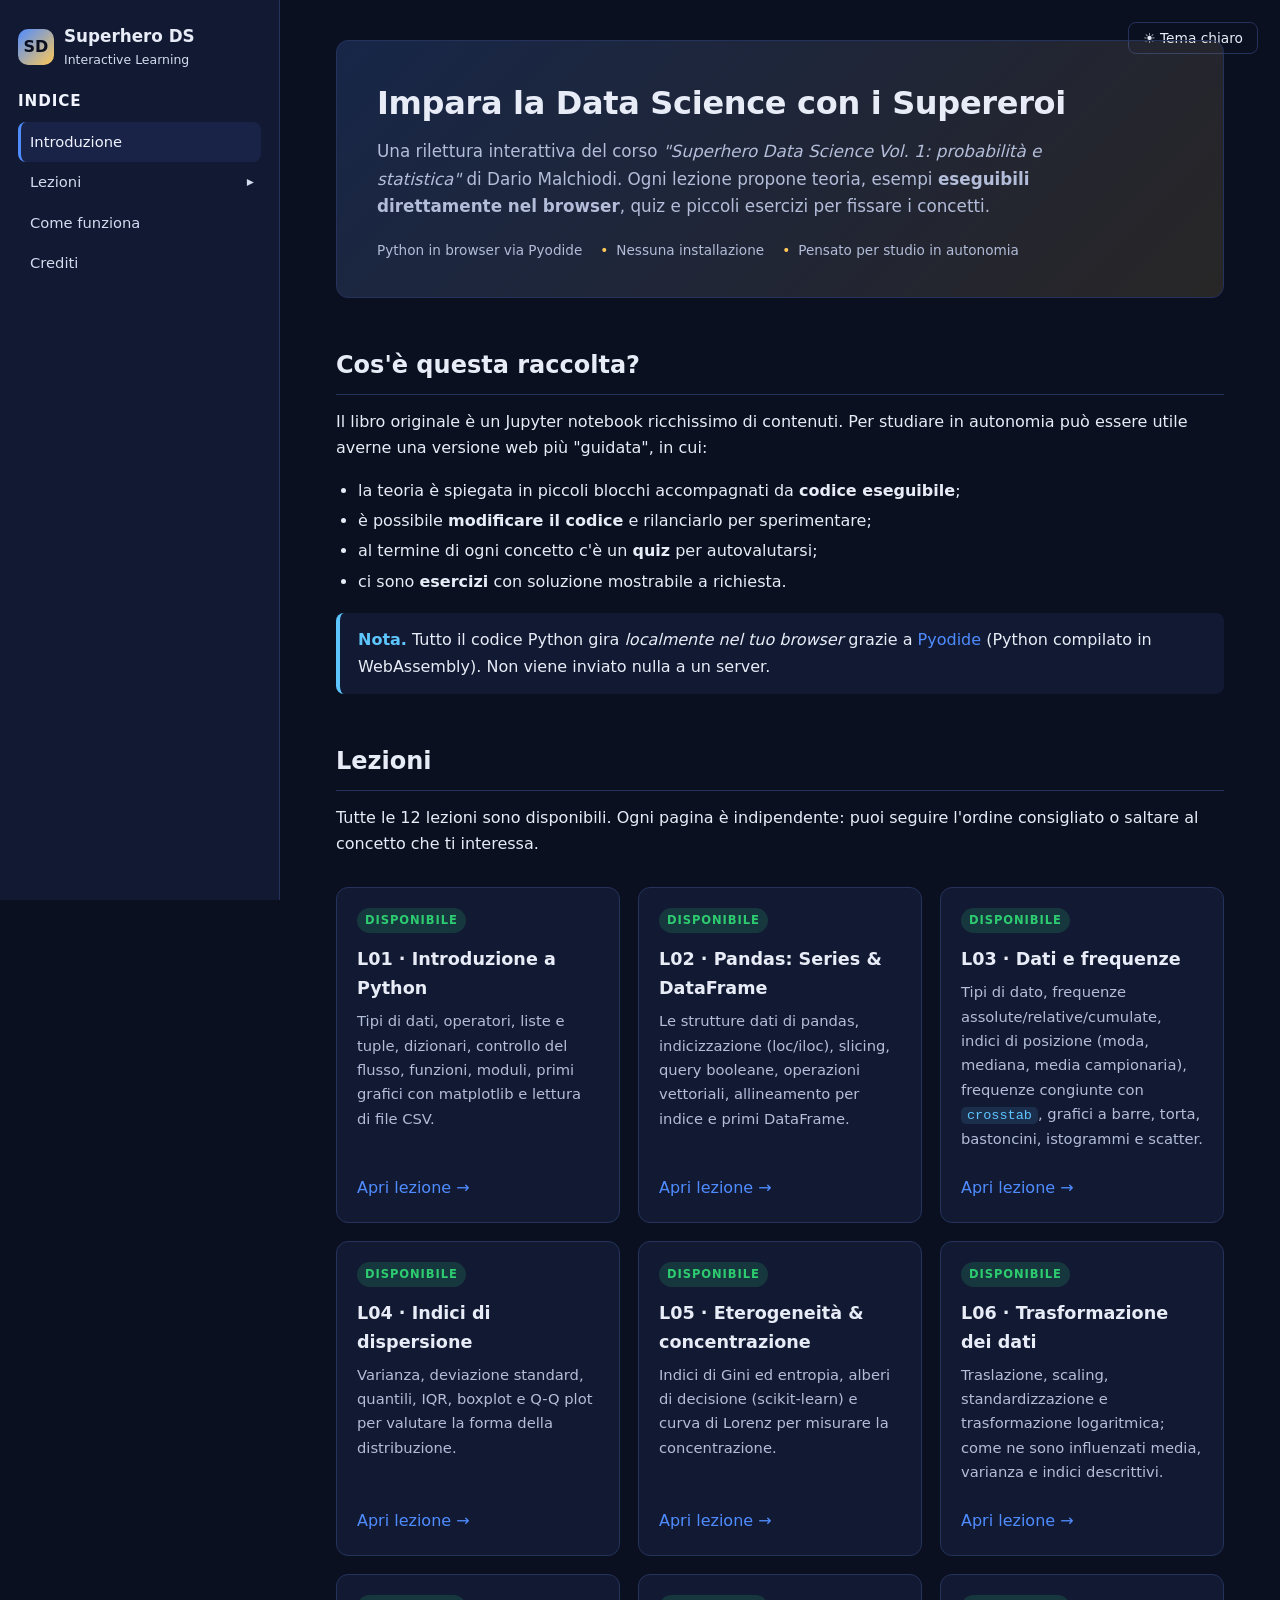
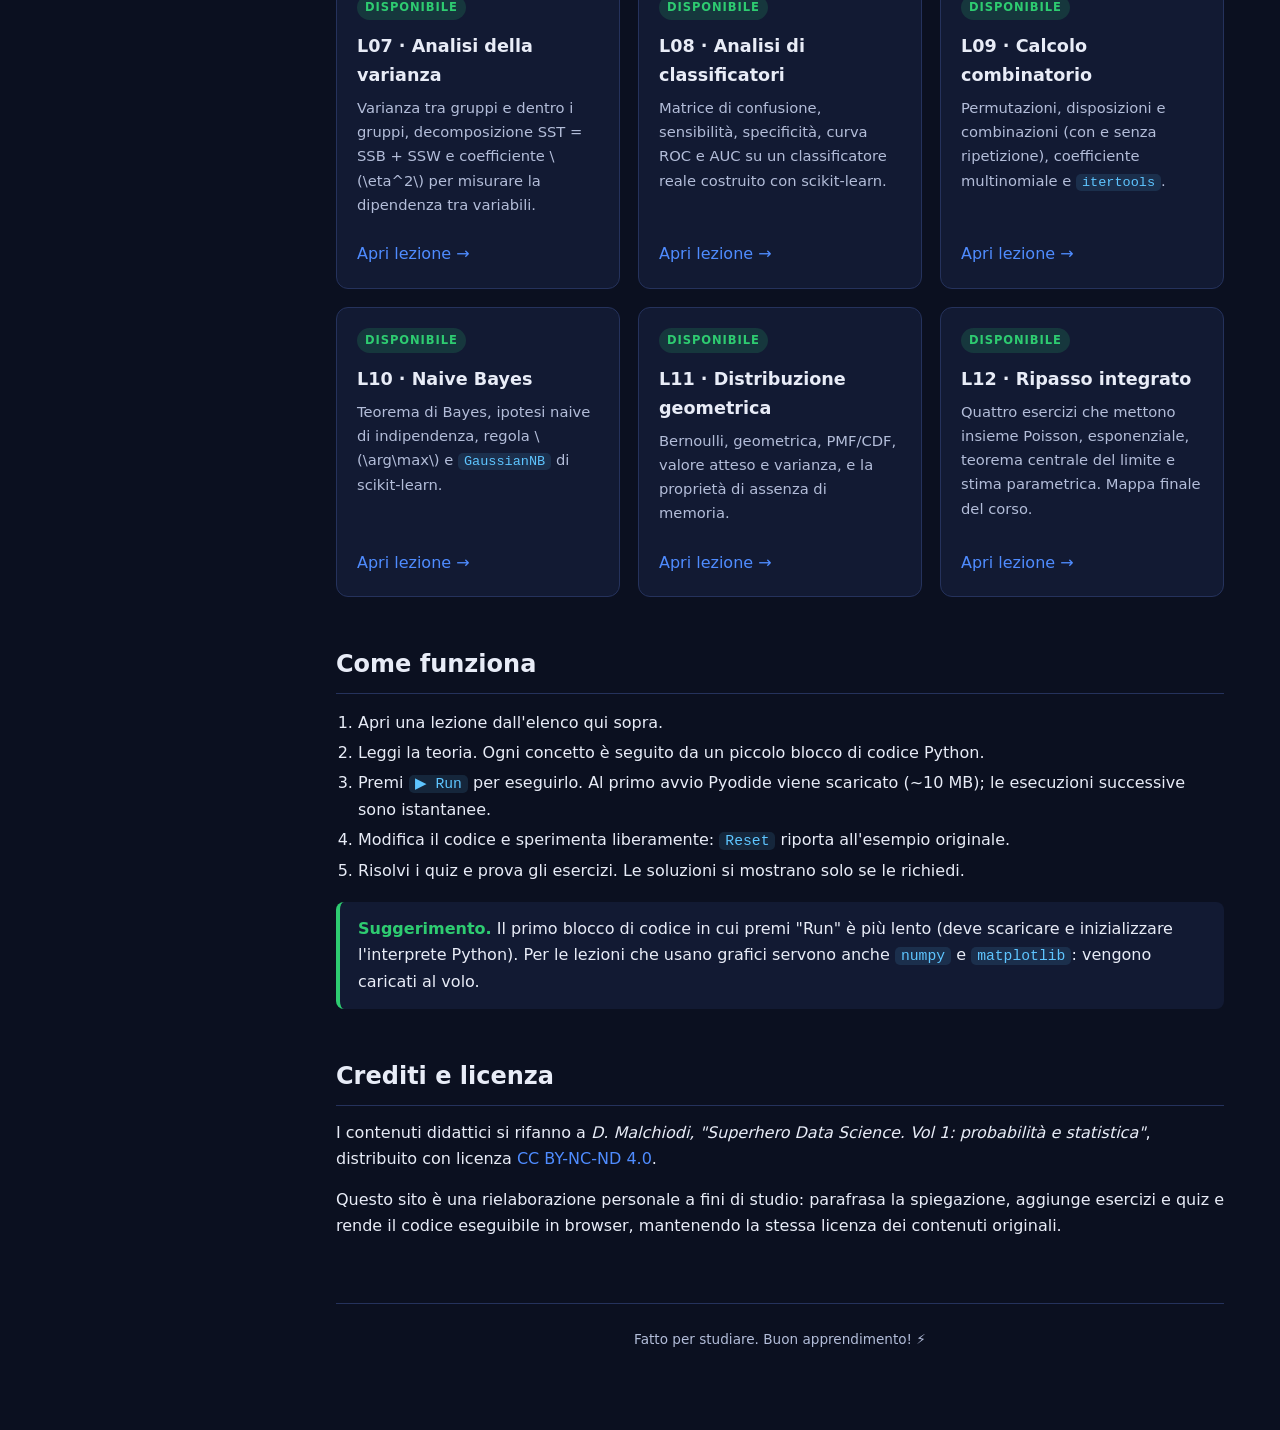
==== commit 0581aaeb: "add median indexes" ====
--- a/index.html
+++ b/index.html
@@ -117,8 +117,9 @@
           <article class="lesson-card">
             <span class="badge ready">Disponibile</span>
             <h3>L03 · Dati e frequenze</h3>
-            <p>Tipi di dato, frequenze assolute/relative/cumulate, frequenze congiunte
-              con <code>crosstab</code>, grafici a barre, torta, bastoncini, istogrammi e scatter.</p>
+            <p>Tipi di dato, frequenze assolute/relative/cumulate, indici di posizione
+              (moda, mediana, media campionaria), frequenze congiunte con
+              <code>crosstab</code>, grafici a barre, torta, bastoncini, istogrammi e scatter.</p>
             <a href="lezione-03.html">Apri lezione →</a>
           </article>
 
